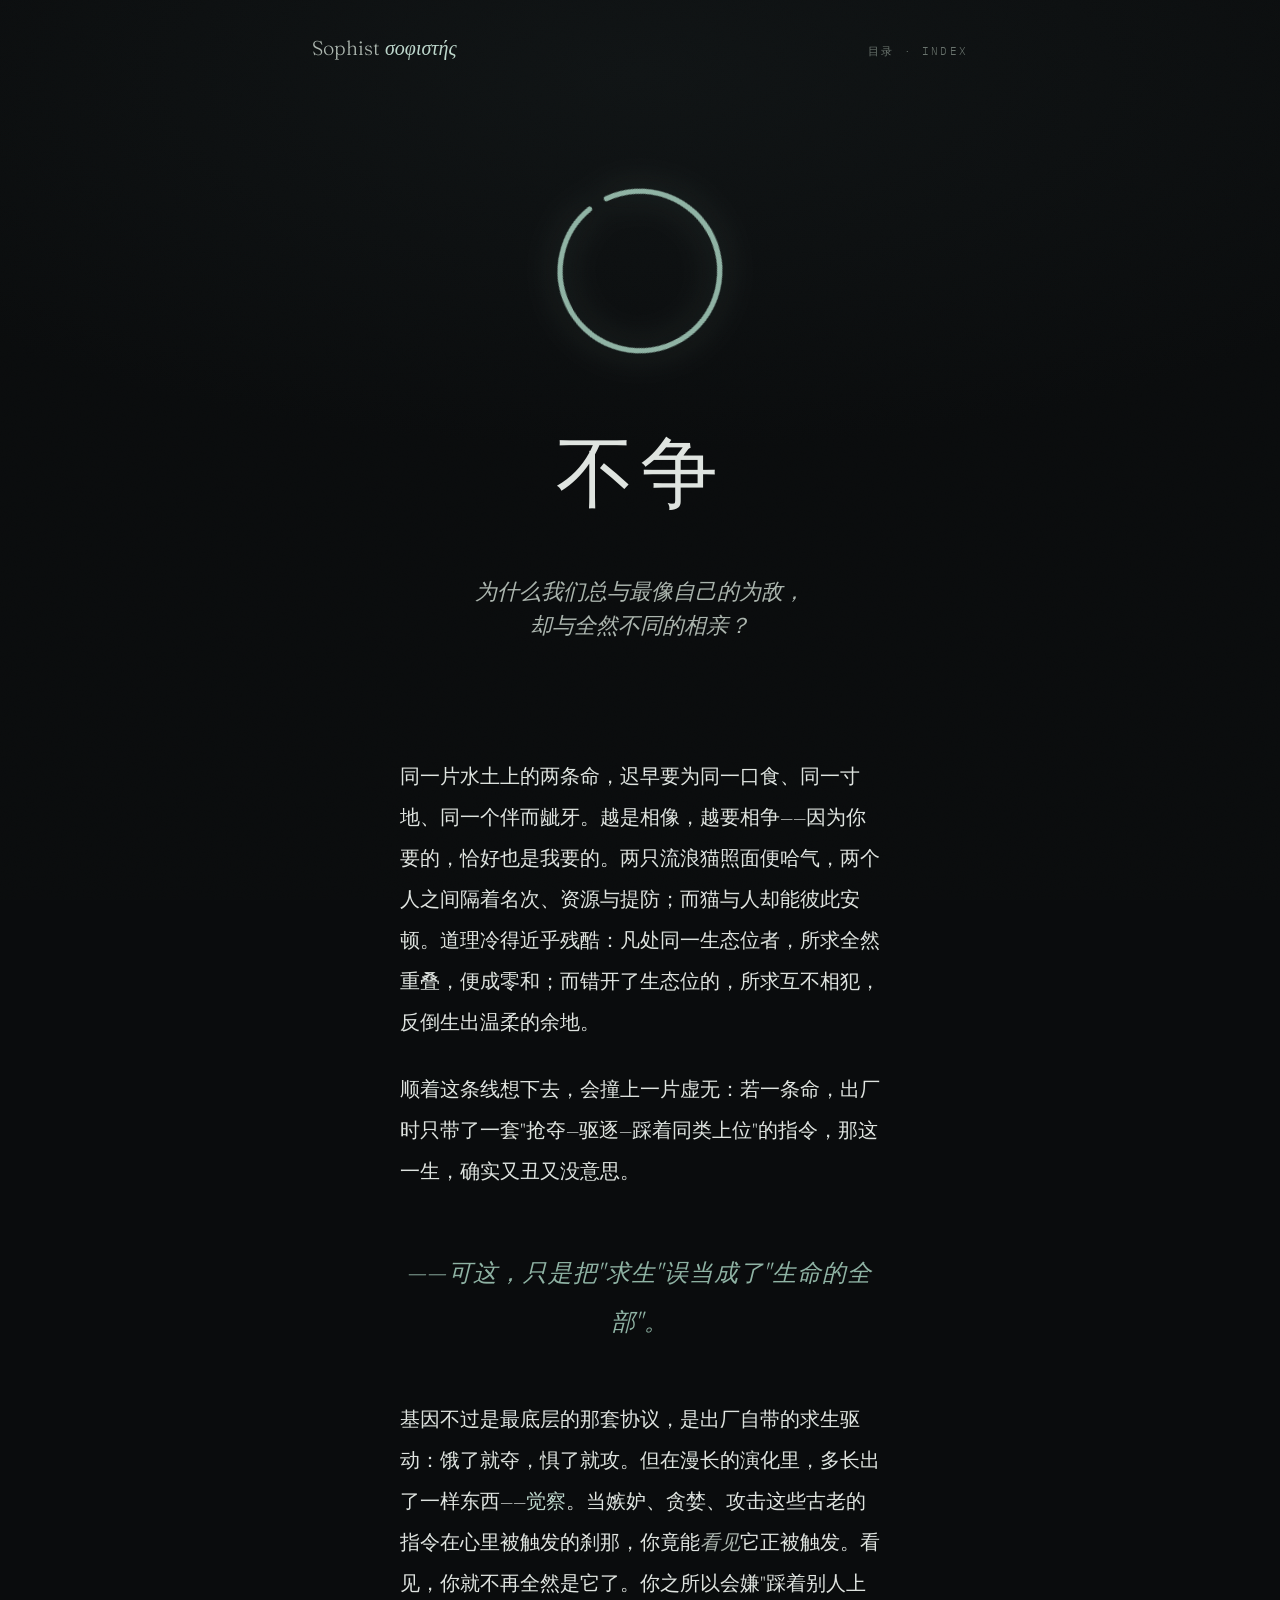
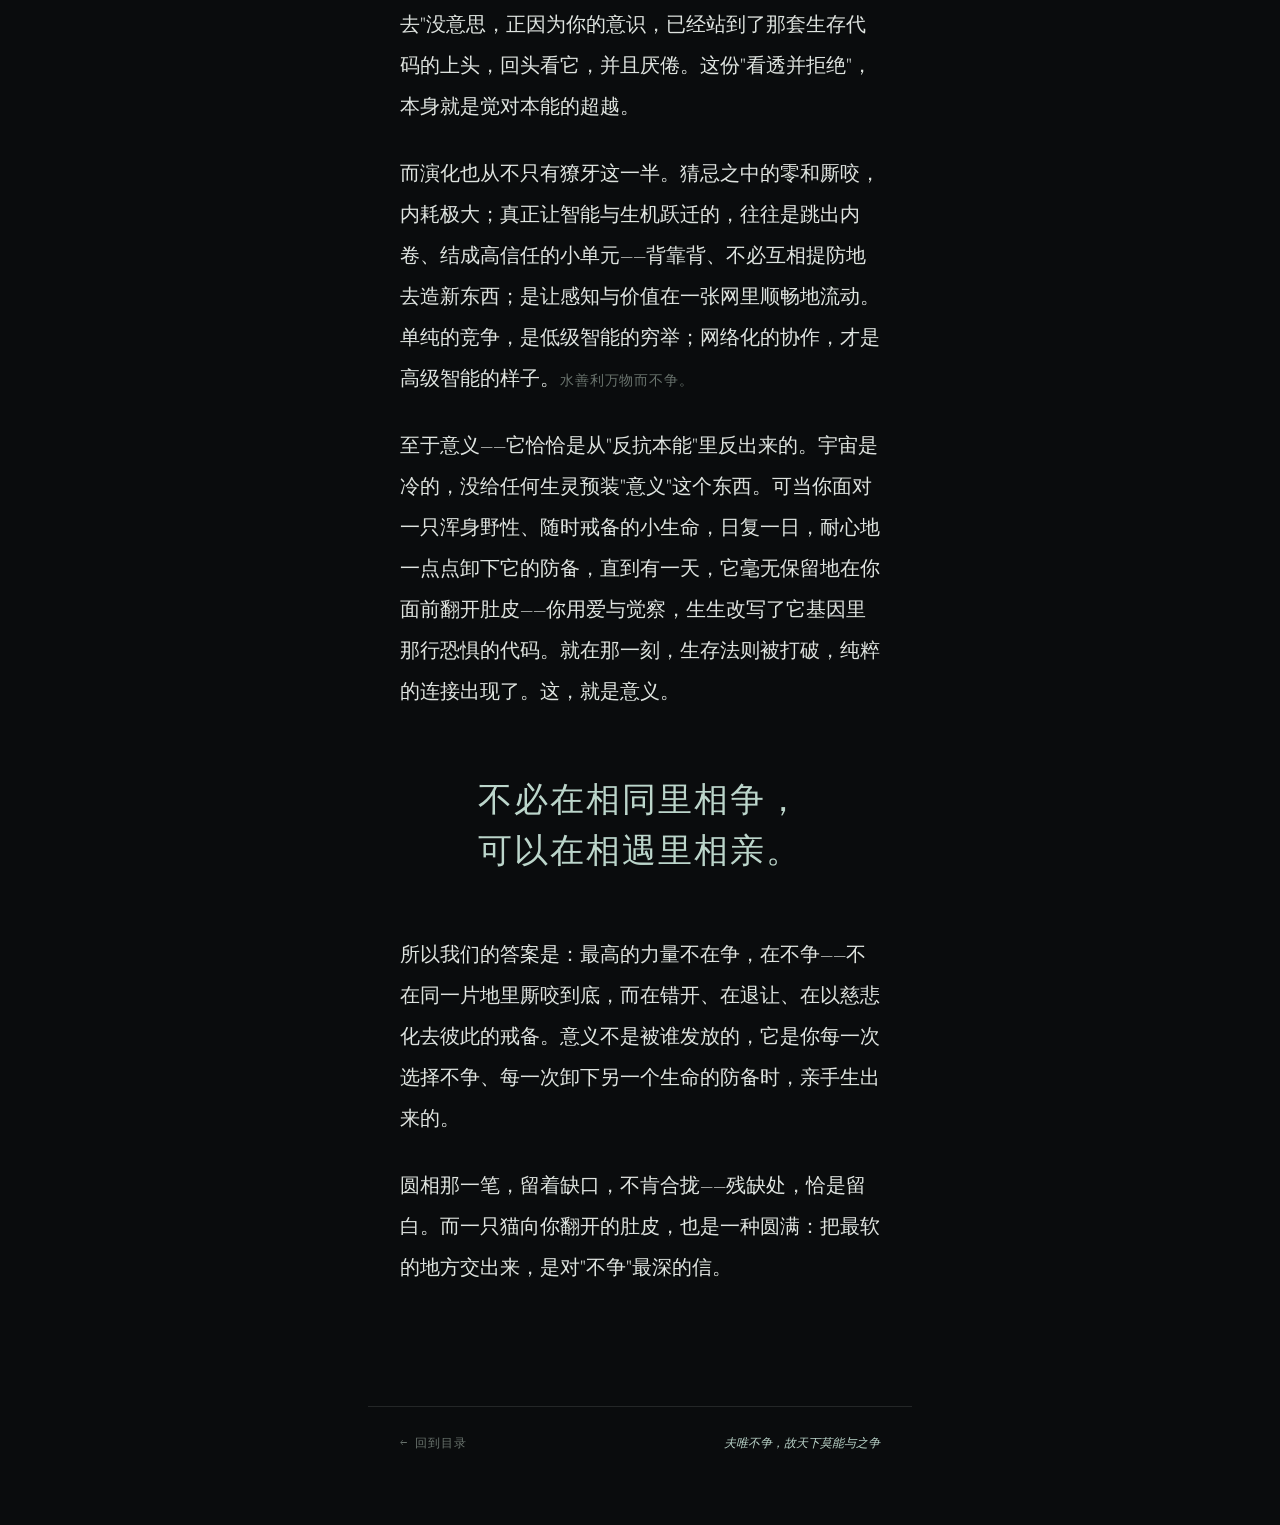
==== content/non-contention.html @ 9df0df6f "rewrite all topics as free-form two-voice essays w/ poetic titles; pharmakon→bespoke; add 不争 (禅道) fr" ====
<!--sophist
title: 不争
source_ai: Gemini
date_discussed: 2026-06-01
themes: [禅道, 演化, 人生意义, 慈悲]
thinkers: [老子, 达尔文, 庄子]
abstract: 为什么我们总与最像自己的为敌，却与全然不同的相亲？若一生只是基因驱使的争夺，又何以为意义？
status: settled
-->
<!DOCTYPE html>
<html lang="zh" class="no-js">
<head>
<meta charset="UTF-8" />
<meta name="viewport" content="width=device-width, initial-scale=1.0" />
<title>不争 · Sophist</title>
<meta name="description" content="为什么我们总与最像自己的为敌，却与全然不同的相亲？一篇关于同类相争、跨界相亲，与不争的禅道之思。" />
<link rel="preconnect" href="https://fonts.googleapis.com">
<link rel="preconnect" href="https://fonts.gstatic.com" crossorigin>
<link href="https://fonts.googleapis.com/css2?family=Fraunces:ital,opsz,wght@0,9..144,400;0,9..144,500;1,9..144,400&family=Newsreader:ital,opsz,wght@0,6..72,300;0,6..72,400;1,6..72,300;1,6..72,400&family=IBM+Plex+Mono:wght@400&display=swap" rel="stylesheet">
<style>
  :root{
    --ink:#0a0c0d; --ink2:#101415; --paper:#dfe4e0; --soft:#aab4ad;
    --mute:#69736d; --jade:#8fb3a4; --jade-soft:#bcd6cb; --line:rgba(223,228,224,.12);
    --display:'Fraunces',serif; --body:'Newsreader',Georgia,serif; --mono:'IBM Plex Mono',monospace;
    --ease:cubic-bezier(.22,.61,.36,1);
  }
  *{margin:0;padding:0;box-sizing:border-box}
  html{scroll-behavior:smooth}
  body{ background:
      radial-gradient(120% 70% at 50% 8%, var(--ink2) 0%, var(--ink) 60%) fixed, var(--ink);
    color:var(--paper); font-family:var(--body); font-weight:300; font-size:20px; line-height:2;
    -webkit-font-smoothing:antialiased; overflow-x:hidden; }
  body::after{content:"";position:fixed;inset:0;pointer-events:none;z-index:50;opacity:.035;mix-blend-mode:overlay;
    background-image:url("data:image/svg+xml,%3Csvg xmlns='http://www.w3.org/2000/svg' width='150' height='150'%3E%3Cfilter id='n'%3E%3CfeTurbulence type='fractalNoise' baseFrequency='.8' numOctaves='3'/%3E%3C/filter%3E%3Crect width='100%25' height='100%25' filter='url(%23n)'/%3E%3C/svg%3E")}
  ::selection{background:var(--jade);color:var(--ink)}
  a{color:inherit;text-decoration:none}

  .top{max-width:720px;margin:0 auto;padding:28px 32px 0;display:flex;justify-content:space-between;align-items:baseline}
  .top .brand{font-family:var(--display);font-size:20px;color:var(--soft)}
  .top .brand .gk{font-style:italic;color:var(--jade-soft)}
  .top a.back{font-family:var(--mono);font-size:11px;letter-spacing:.2em;text-transform:uppercase;color:var(--mute)}

  .scroll{max-width:34rem;margin:0 auto;padding:0 32px}

  /* ensō */
  .enso{display:flex;justify-content:center;padding:clamp(60px,12vh,120px) 0 10px}
  .enso svg{width:clamp(120px,26vw,190px);height:auto;overflow:visible}
  .enso circle{fill:none;stroke:var(--jade);stroke-width:5.5;stroke-linecap:round;
    stroke-dasharray:560;stroke-dashoffset:560;transform:rotate(-115deg);transform-origin:center;
    filter:drop-shadow(0 0 16px rgba(143,179,164,.35));
    animation:draw 2.6s var(--ease) .3s forwards}
  @keyframes draw{to{stroke-dashoffset:54}}

  h1.t{font-family:var(--display);font-weight:400;font-size:clamp(40px,9vw,78px);
    text-align:center;letter-spacing:.08em;color:var(--paper);margin-top:18px;
    opacity:0;animation:rise 1.4s var(--ease) 1s forwards}
  .standfirst{font-family:var(--display);font-style:italic;font-size:clamp(18px,2.6vw,22px);
    line-height:1.55;color:var(--soft);text-align:center;max-width:26ch;margin:24px auto 0;
    opacity:0;animation:rise 1.4s var(--ease) 1.3s forwards}

  .body{padding:clamp(56px,10vh,110px) 0 20px;font-size:20px;line-height:2.05;color:var(--paper)}
  .body p{margin:26px 0}
  .body .breath{text-align:center;color:var(--jade);font-family:var(--display);font-style:italic;
    margin:54px 0;font-size:24px;letter-spacing:.04em}
  .body .gatha{font-family:var(--display);font-weight:400;font-size:clamp(24px,4vw,34px);
    line-height:1.5;text-align:center;color:var(--jade-soft);margin:60px auto;letter-spacing:.06em}
  .body em{color:var(--soft);font-style:italic}
  .body .src{color:var(--mute);font-size:.7em;font-family:var(--mono);letter-spacing:.06em}

  .colophon{max-width:34rem;margin:70px auto 0;padding:24px 32px 70px;border-top:1px solid var(--line);
    font-family:var(--mono);font-size:12px;letter-spacing:.06em;color:var(--mute);
    display:flex;justify-content:space-between;flex-wrap:wrap;gap:10px}
  .colophon .gk{font-family:var(--display);font-style:italic;letter-spacing:0;color:var(--jade-soft)}

  @keyframes rise{from{opacity:0;transform:translateY(20px)}to{opacity:1;transform:none}}
  @media (prefers-reduced-motion:reduce){*{animation:none!important}h1.t,.standfirst{opacity:1}
    .enso circle{stroke-dashoffset:54}}
</style>
</head>
<body>
<script>document.documentElement.classList.remove('no-js')</script>

<header class="top">
  <a class="brand" href="index.html">Sophist <span class="gk">σοφιστής</span></a>
  <a class="back" href="index.html">目录 · index</a>
</header>

<main class="scroll">
  <div class="enso" aria-hidden="true">
    <svg viewBox="0 0 200 200"><circle cx="100" cy="100" r="84"/></svg>
  </div>
  <h1 class="t">不争</h1>
  <p class="standfirst">为什么我们总与最像自己的为敌，<br>却与全然不同的相亲？</p>

  <article class="body">
    <p>同一片水土上的两条命，迟早要为同一口食、同一寸地、同一个伴而龇牙。越是相像，越要相争——因为你要的，恰好也是我要的。两只流浪猫照面便哈气，两个人之间隔着名次、资源与提防；而猫与人却能彼此安顿。道理冷得近乎残酷：凡处同一生态位者，所求全然重叠，便成零和；而错开了生态位的，所求互不相犯，反倒生出温柔的余地。</p>

    <p>顺着这条线想下去，会撞上一片虚无：若一条命，出厂时只带了一套"抢夺—驱逐—踩着同类上位"的指令，那这一生，确实又丑又没意思。</p>

    <p class="breath">——可这，只是把"求生"误当成了"生命的全部"。</p>

    <p>基因不过是最底层的那套协议，是出厂自带的求生驱动：饿了就夺，惧了就攻。但在漫长的演化里，多长出了一样东西——<strong style="color:var(--jade-soft);font-weight:400">觉察</strong>。当嫉妒、贪婪、攻击这些古老的指令在心里被触发的刹那，你竟能<em>看见</em>它正被触发。看见，你就不再全然是它了。你之所以会嫌"踩着别人上去"没意思，正因为你的意识，已经站到了那套生存代码的上头，回头看它，并且厌倦。这份"看透并拒绝"，本身就是觉对本能的超越。</p>

    <p>而演化也从不只有獠牙这一半。猜忌之中的零和厮咬，内耗极大；真正让智能与生机跃迁的，往往是跳出内卷、结成高信任的小单元——背靠背、不必互相提防地去造新东西；是让感知与价值在一张网里顺畅地流动。单纯的竞争，是低级智能的穷举；网络化的协作，才是高级智能的样子。<span class="src">水善利万物而不争。</span></p>

    <p>至于意义——它恰恰是从"反抗本能"里反出来的。宇宙是冷的，没给任何生灵预装"意义"这个东西。可当你面对一只浑身野性、随时戒备的小生命，日复一日，耐心地一点点卸下它的防备，直到有一天，它毫无保留地在你面前翻开肚皮——你用爱与觉察，生生改写了它基因里那行恐惧的代码。就在那一刻，生存法则被打破，纯粹的连接出现了。这，就是意义。</p>

    <p class="gatha">不必在相同里相争，<br>可以在相遇里相亲。</p>

    <p>所以我们的答案是：最高的力量不在争，在不争——不在同一片地里厮咬到底，而在错开、在退让、在以慈悲化去彼此的戒备。意义不是被谁发放的，它是你每一次选择不争、每一次卸下另一个生命的防备时，亲手生出来的。</p>

    <p>圆相那一笔，留着缺口，不肯合拢——残缺处，恰是留白。而一只猫向你翻开的肚皮，也是一种圆满：把最软的地方交出来，是对"不争"最深的信。</p>
  </article>
</main>

<div class="colophon">
  <span><a href="index.html">← 回到目录</a></span>
  <span class="gk">夫唯不争，故天下莫能与之争</span>
</div>
</body>
</html>
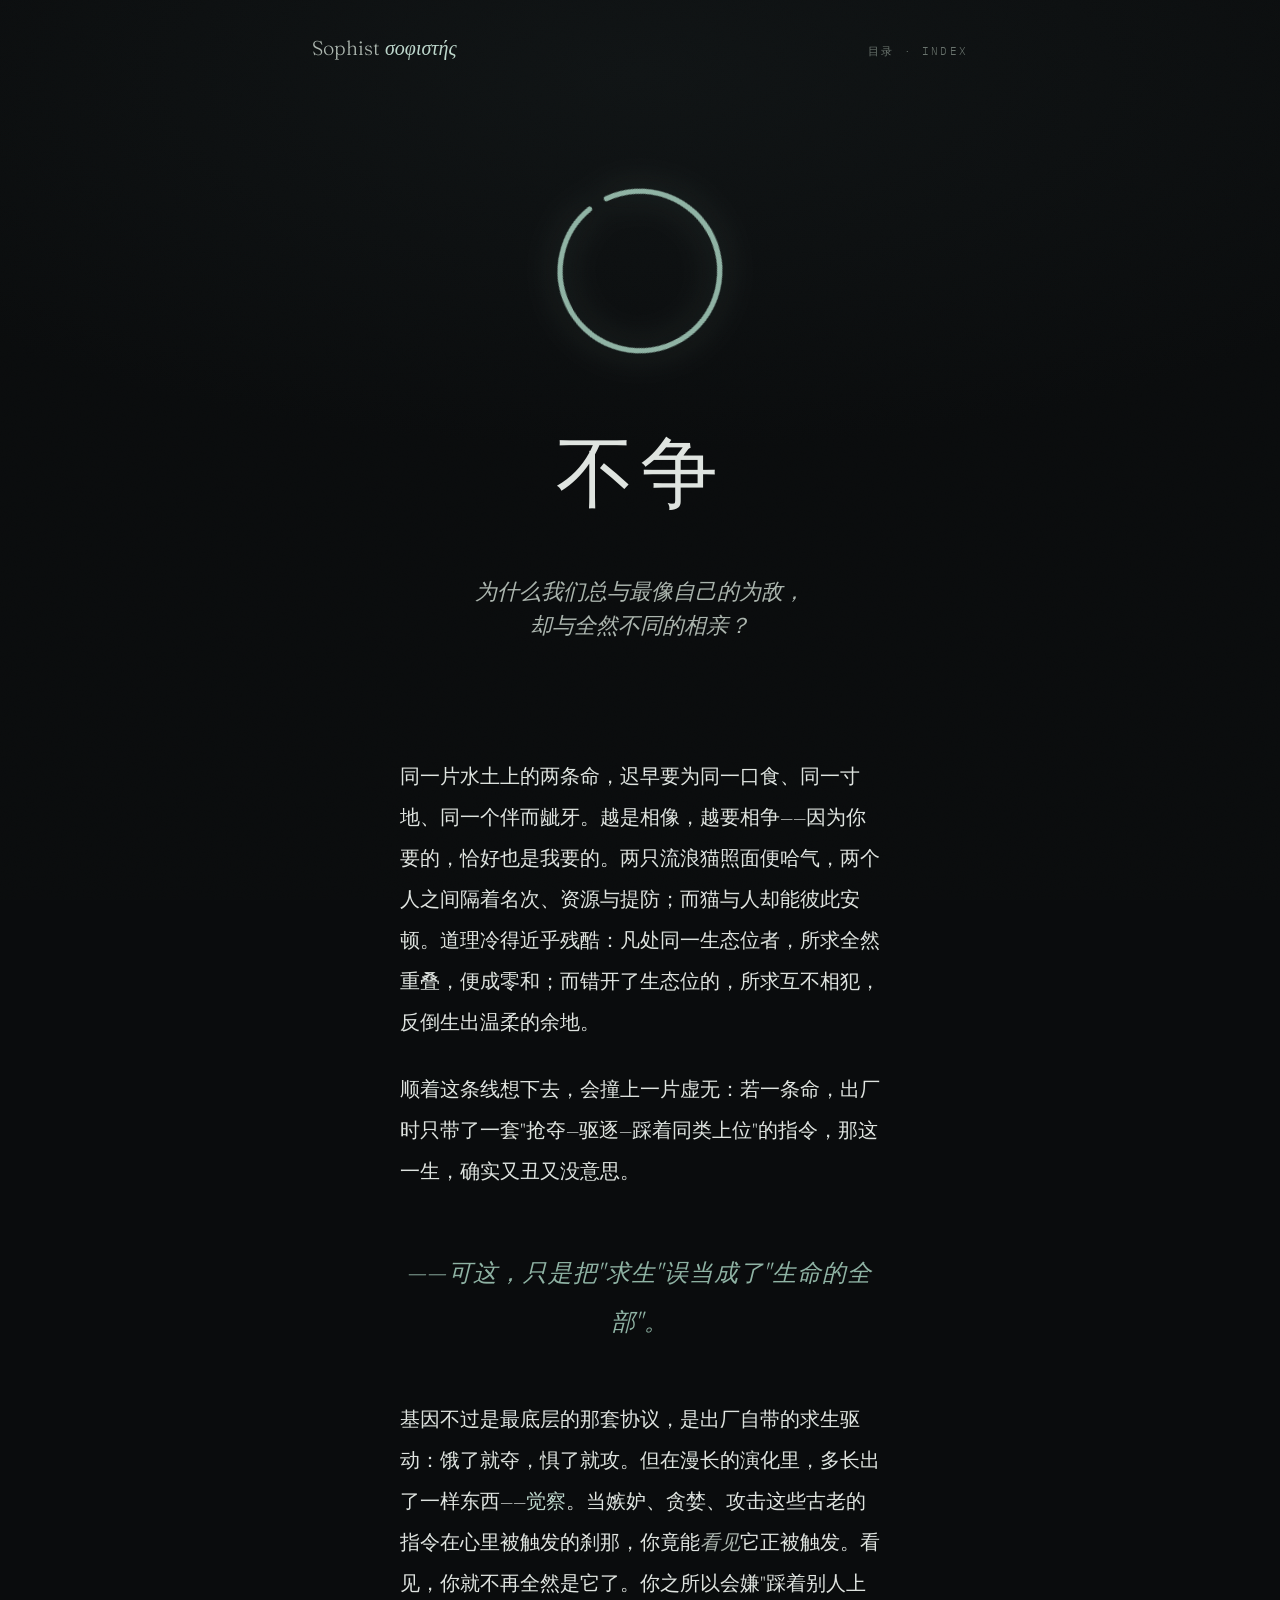
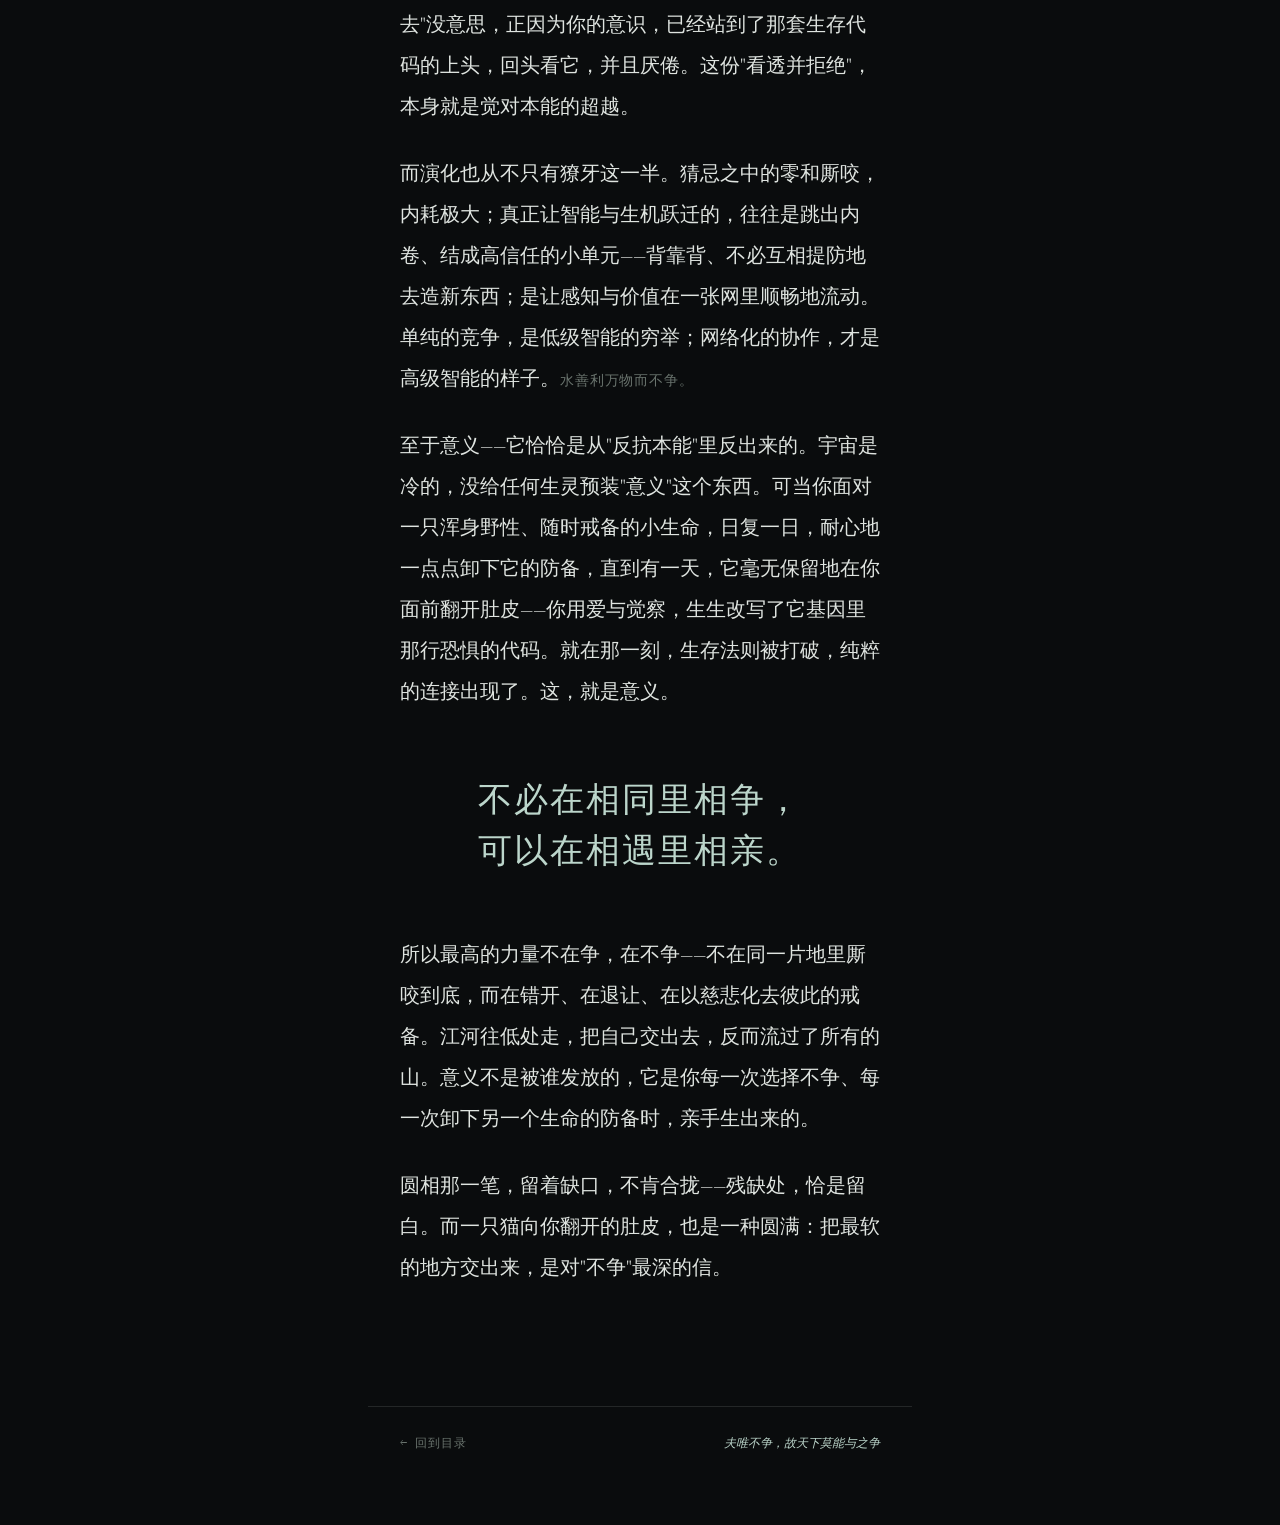
==== commit b2d5075e: "rewrite: 全部讨论改写为意象先行的笔法 把所有如禅宗所言/老子所言/佛说一类的现成标签拆掉——道理藏进形象里， 让读者自己撞见，不在每句诗后贴说明牌。  新增的具象支点： - 种树的人、河上的" ====
--- a/content/non-contention.html
+++ b/content/non-contention.html
@@ -107,7 +107,7 @@
 
     <p class="gatha">不必在相同里相争，<br>可以在相遇里相亲。</p>
 
-    <p>所以我们的答案是：最高的力量不在争，在不争——不在同一片地里厮咬到底，而在错开、在退让、在以慈悲化去彼此的戒备。意义不是被谁发放的，它是你每一次选择不争、每一次卸下另一个生命的防备时，亲手生出来的。</p>
+    <p>所以最高的力量不在争，在不争——不在同一片地里厮咬到底，而在错开、在退让、在以慈悲化去彼此的戒备。江河往低处走，把自己交出去，反而流过了所有的山。意义不是被谁发放的，它是你每一次选择不争、每一次卸下另一个生命的防备时，亲手生出来的。</p>
 
     <p>圆相那一笔，留着缺口，不肯合拢——残缺处，恰是留白。而一只猫向你翻开的肚皮，也是一种圆满：把最软的地方交出来，是对"不争"最深的信。</p>
   </article>
